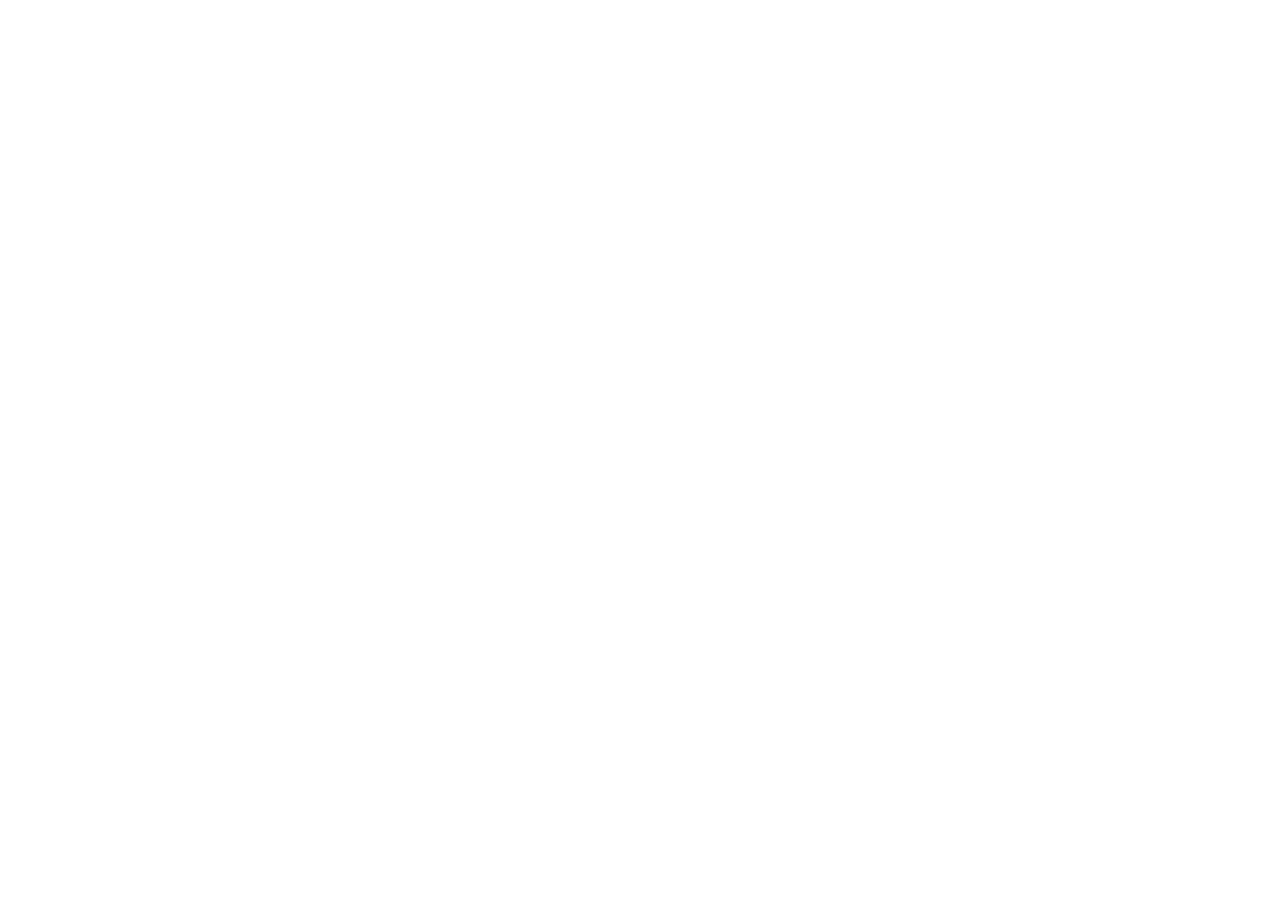
==== index.html @ f84bc310 "Add html boilerplate" ====
<!DOCTYPE html>
<html lang="en">
<head>
    <meta charset="UTF-8">
    <meta name="viewport" content="width=device-width, initial-scale=1.0">
    <title>Landing Page</title>
</head>
<body>
    
</body>
</html>
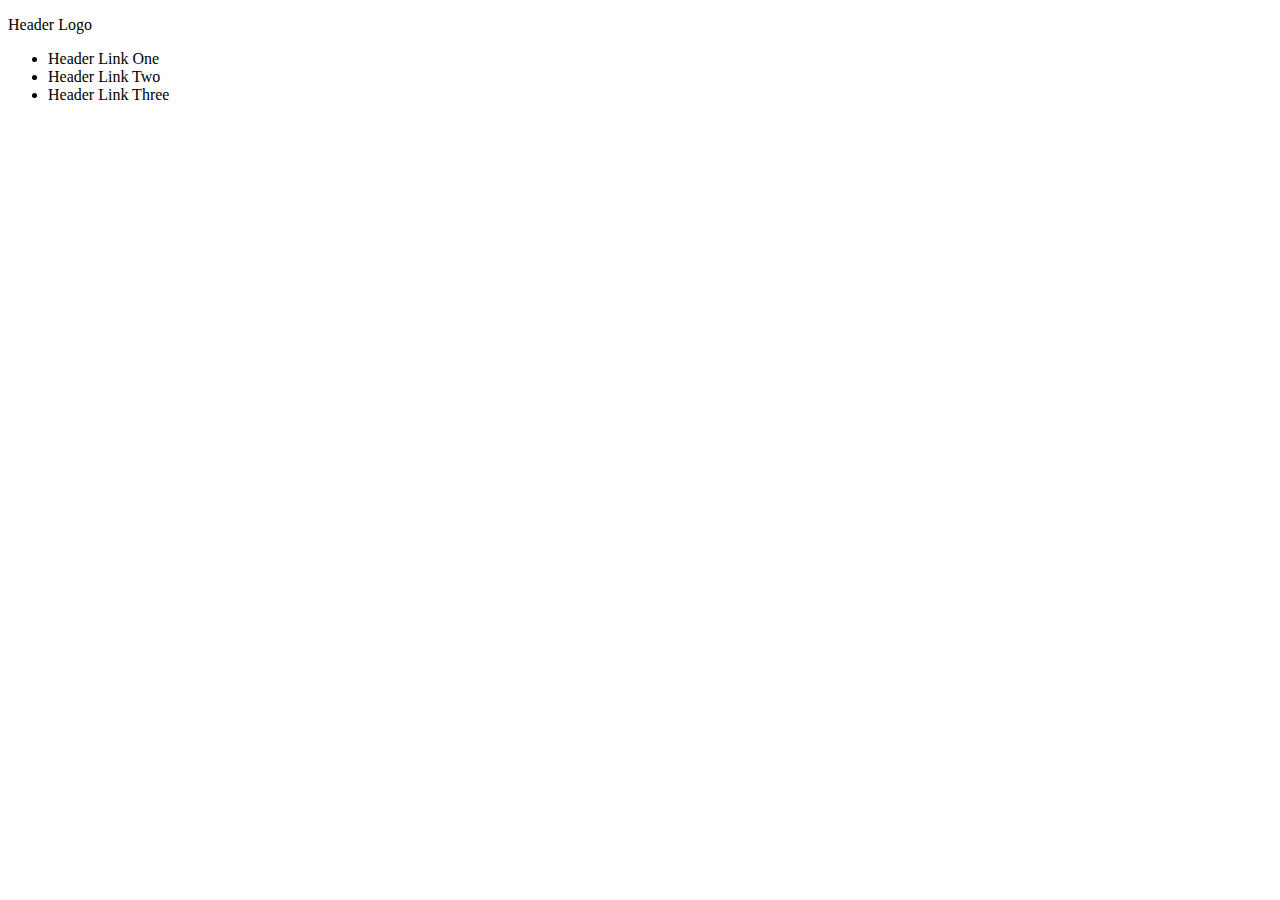
==== commit 18f215fb: "Add header placeholder text" ====
--- a/index.html
+++ b/index.html
@@ -6,6 +6,36 @@
     <title>Landing Page</title>
 </head>
 <body>
-    
+    <div class="header">
+        <p>
+            Header Logo
+        </p>
+        <ul>
+            <li><a>Header Link One</a></li>
+            <li><a>Header Link Two</a></li>
+            <li><a>Header Link Three</a></li>
+        </ul>
+
+    </div>
+
+    <div class="body1">
+
+    </div>
+
+    <div class="body2">
+
+    </div>
+
+    <div class="body3">
+
+    </div>
+
+    <div class="body4">
+
+    </div>
+
+    <div class="footer">
+
+    </div>
 </body>
 </html>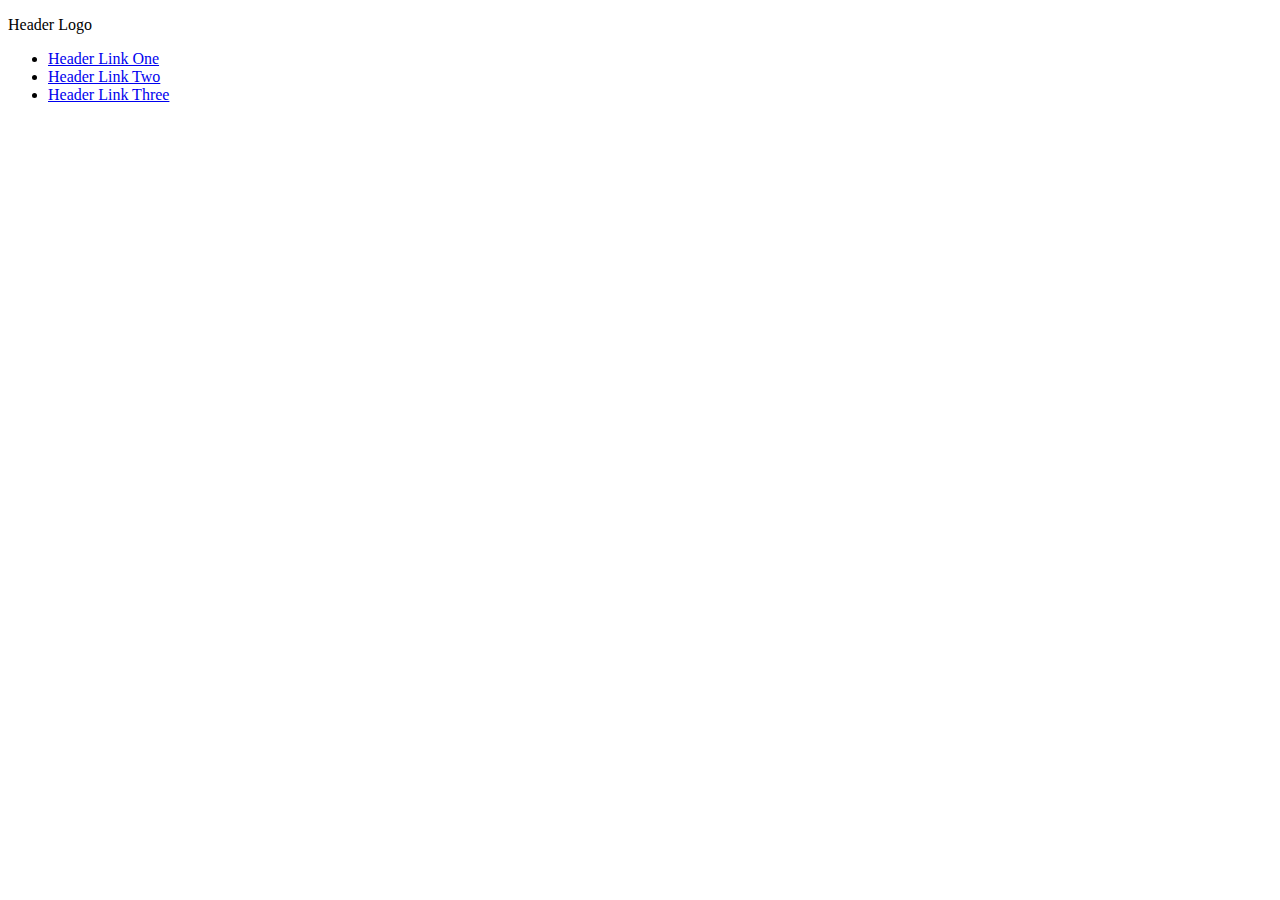
==== commit e7d9786b: "Add link to oops.html" ====
--- a/index.html
+++ b/index.html
@@ -11,9 +11,9 @@
             Header Logo
         </p>
         <ul>
-            <li><a>Header Link One</a></li>
-            <li><a>Header Link Two</a></li>
-            <li><a>Header Link Three</a></li>
+            <li><a href="oops.html">Header Link One</a></li>
+            <li><a href="oops.html">Header Link Two</a></li>
+            <li><a href="oops.html">Header Link Three</a></li>
         </ul>
 
     </div>
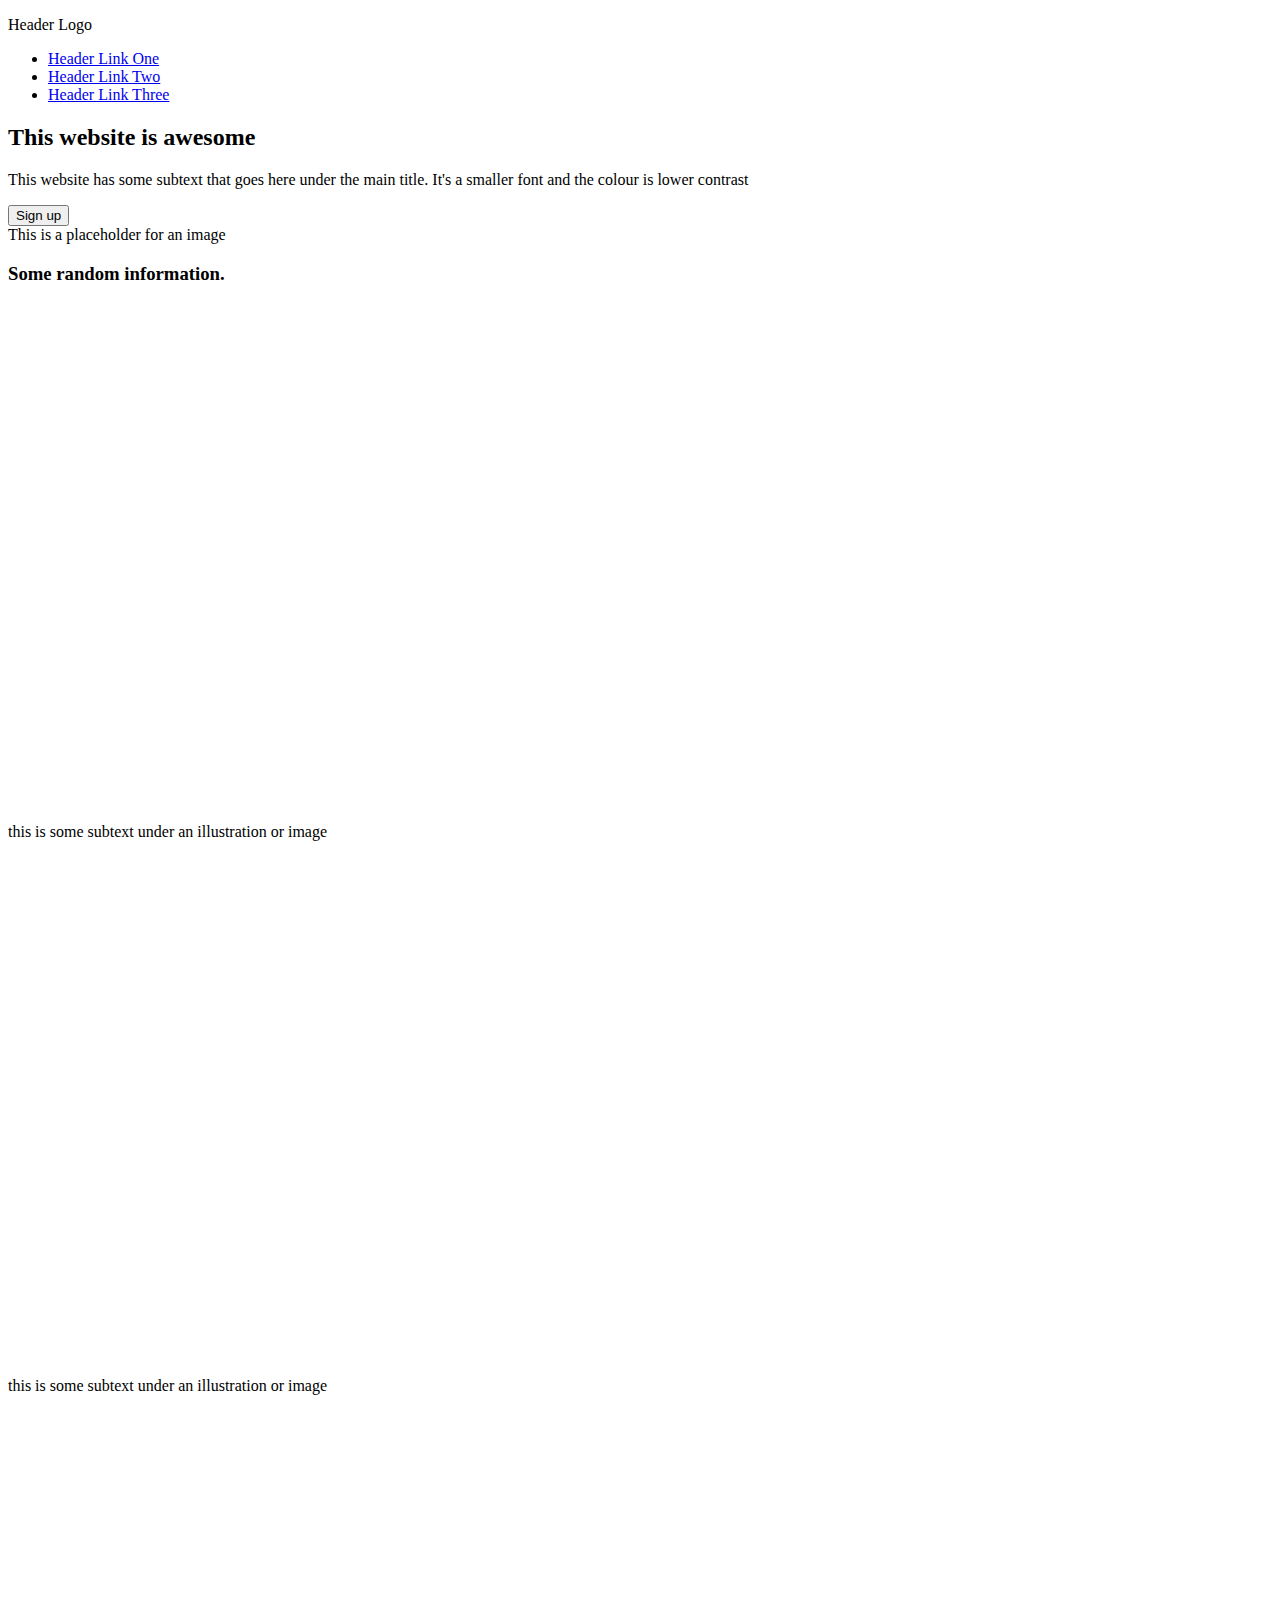
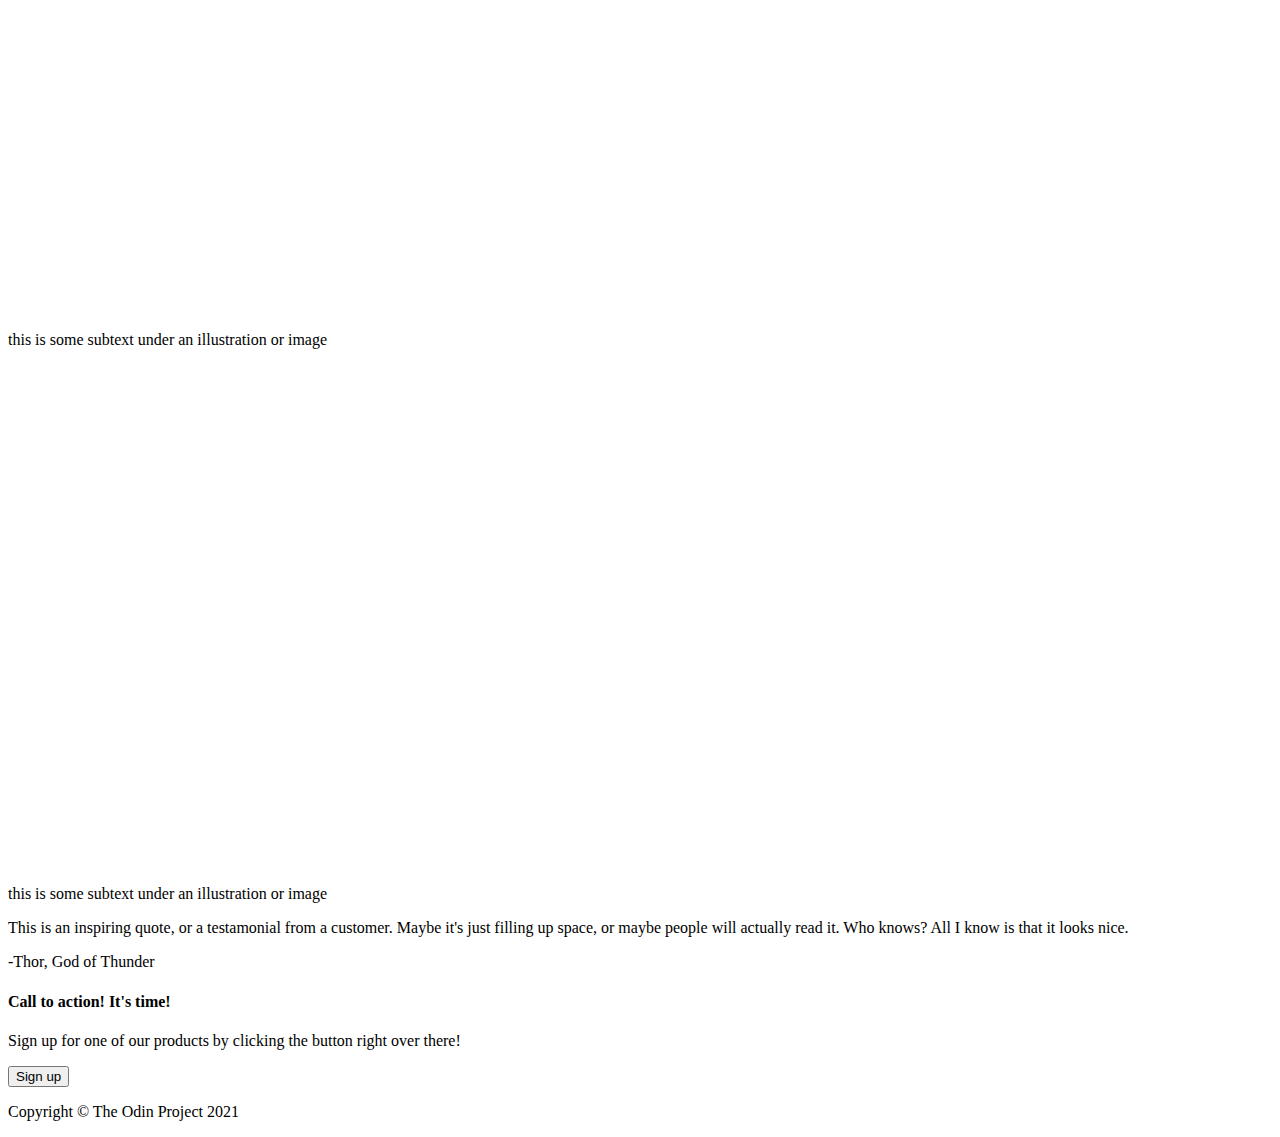
==== commit 48e147bb: "Add main body to index.html" ====
--- a/index.html
+++ b/index.html
@@ -4,6 +4,7 @@
     <meta charset="UTF-8">
     <meta name="viewport" content="width=device-width, initial-scale=1.0">
     <title>Landing Page</title>
+    <link rel="stylesheet" href="style.css">
 </head>
 <body>
     <div class="header">
@@ -19,22 +20,79 @@
     </div>
 
     <div class="body1">
+        <h2> This website is awesome </h2>
+        <p> This website has some subtext that goes here 
+            under the main title. It's a smaller font and
+            the colour is lower contrast
+        </p>
+        <button class="sign-up-button"> Sign up</button>
+        <div class="large-image"> This is a placeholder for an image </div>
 
     </div>
 
     <div class="body2">
+        <h3>Some random information.</h3>
+        <div class="small-image">
+            <img
+                src="images/Placeholder.png"
+                alt="placeholder image"
+                class="placeholder-small"
+            >
+            <p> this is some subtext under an illustration or image </p>
+        </div>
+
+        <div class="small-image">
+            <img
+                src="images/Placeholder.png"
+                alt="placeholder image"
+                class="placeholder-small"    
+            >
+            <p> this is some subtext under an illustration or image </p>
+        </div>
+
+        <div class="small-image">
+            <img
+                src="images/Placeholder.png"
+                alt="placeholder image"
+                class="placeholder-small"
+            >
+            <p> this is some subtext under an illustration or image </p>
+        </div>
+
+        <div class="small-image">
+            <img
+                src="images/Placeholder.png"
+                alt="placeholder image"
+                class="placeholder-small"
+            >
+            <p> this is some subtext under an illustration or image </p>
+        </div>
 
     </div>
 
     <div class="body3">
+        <p>
+            This is an inspiring quote, or a testamonial from a customer.
+            Maybe it's just filling up space, or maybe people will 
+            actually read it. Who knows? All I know is that it looks nice.
+        </p>
+        <p> -Thor, God of Thunder </p>
 
     </div>
 
     <div class="body4">
+        <div>
+            <h4> Call to action! It's time!</h4>
+            <p> Sign up for one of our products by clicking the button 
+                right over there!
+            </p>
+            <button class="sign-up-button-inverted" > Sign up </button>
+        </div>
 
     </div>
 
     <div class="footer">
+        <p> Copyright &copy; The Odin Project 2021</p>
 
     </div>
 </body>
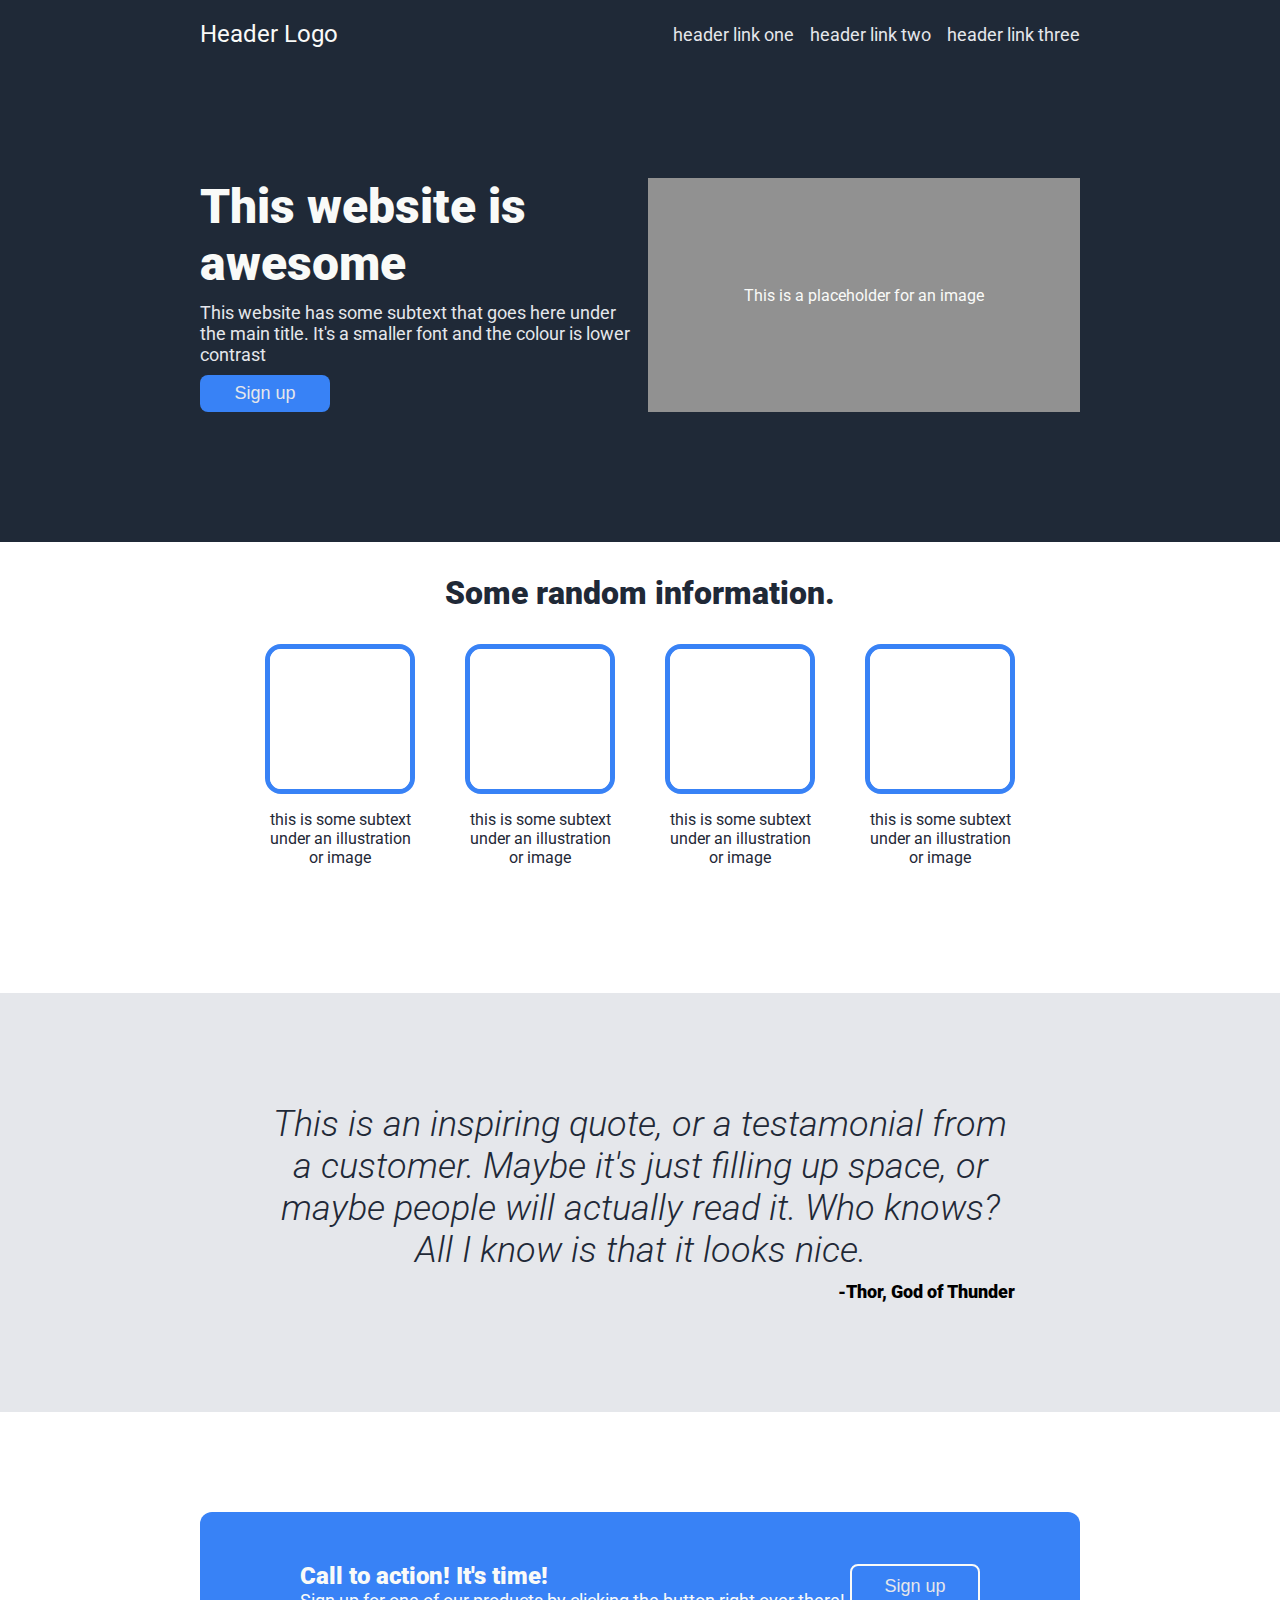
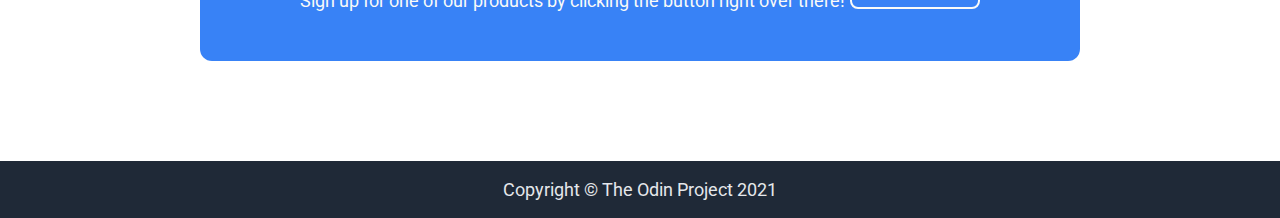
==== commit 4755d8f7: "Add classes for styling" ====
--- a/index.html
+++ b/index.html
@@ -8,30 +8,35 @@
 </head>
 <body>
     <div class="header">
-        <p>
+        <div class="header-content">
+        <p class="logo">
             Header Logo
         </p>
         <ul>
-            <li><a href="oops.html">Header Link One</a></li>
-            <li><a href="oops.html">Header Link Two</a></li>
-            <li><a href="oops.html">Header Link Three</a></li>
+            <li><a href="oops.html">header link one</a></li>
+            <li><a href="oops.html">header link two</a></li>
+            <li><a href="oops.html">header link three</a></li>
         </ul>
+        </div>
 
     </div>
 
     <div class="body1">
+        <div class="content1">
         <h2> This website is awesome </h2>
         <p> This website has some subtext that goes here 
             under the main title. It's a smaller font and
             the colour is lower contrast
         </p>
-        <button class="sign-up-button"> Sign up</button>
+        <button class="sign-up-button"><a href="oops.html"> Sign up </a></button>
+        </div>
         <div class="large-image"> This is a placeholder for an image </div>
 
     </div>
 
     <div class="body2">
         <h3>Some random information.</h3>
+        <div class="image-containers">
         <div class="small-image">
             <img
                 src="images/Placeholder.png"
@@ -67,26 +72,32 @@
             >
             <p> this is some subtext under an illustration or image </p>
         </div>
+        </div>
 
     </div>
 
     <div class="body3">
-        <p>
+        <div class="quote-content">
+        <p class="quote">
             This is an inspiring quote, or a testamonial from a customer.
             Maybe it's just filling up space, or maybe people will 
             actually read it. Who knows? All I know is that it looks nice.
         </p>
-        <p> -Thor, God of Thunder </p>
-
+        <p class="client-name"> -Thor, God of Thunder </p>
+        </div>
     </div>
 
     <div class="body4">
-        <div>
+        <div class="container-bottom">
+            <div class="left">
             <h4> Call to action! It's time!</h4>
             <p> Sign up for one of our products by clicking the button 
                 right over there!
             </p>
-            <button class="sign-up-button-inverted" > Sign up </button>
+            </div>
+            <div class="right">
+            <button class="sign-up-button-inverted"><a href="oops.html"> Sign up </a></button>
+            </div>
         </div>
 
     </div>
--- a/style.css
+++ b/style.css
@@ -0,0 +1,268 @@
+@import url('https://fonts.googleapis.com/css2?family=Roboto:ital,wght@0,400;0,900;1,300&display=swap');
+
+* {
+    box-sizing: border-box;
+}
+
+body {
+    display: flex;
+    flex-direction: column;
+    font-family: 'Roboto', sans-serif; 
+    margin: 0;
+}
+
+a {
+    text-decoration: none;
+    color: #e5e7eb;
+    font-size: 18px;
+}
+
+ul {
+    list-style: none;
+    margin: 0;
+    margin-right: 180px;
+    padding: 0;
+    display: flex;
+    gap: 16px;
+}
+
+.header {
+    background-color: #1f2937;
+    padding: 20px;
+    
+}
+
+.header-content {
+    display: flex;
+    justify-content: space-between;
+    align-items: center;
+    margin-left: 180px;
+}
+
+.logo {
+    margin: 0;
+    font-size: 24px;
+    color: #f9faf8;
+    display: flex;
+}
+
+.body1 {
+    background-color: #1f2937;
+    display: flex;
+    padding-bottom: 130px;
+    padding-top: 110px;
+    gap: 16px;
+}
+
+.body1 h2 {
+    font-size: 48px;
+    font-weight: 900;
+    color: #f9faf8;
+    display: flex;
+    margin: 0;
+    margin-bottom: 10px;
+    
+}
+
+.body1 p {
+    display: flex;
+    margin: 0;
+    font-size: 18px;
+    color: #e5e7eb;
+    margin-bottom: 10px;
+}
+
+.content1 {
+    display: flex;
+    flex-direction: column;
+    flex-wrap: wrap;
+    margin-left: 200px;
+    flex: 1 0 0;
+}
+
+button {
+    flex-grow: 0;
+    display: flex;
+    justify-content: center;
+    align-items: center;
+    background-color: #3882f6;
+    border-radius: 8px;
+    font-size: 18px;
+    color: #f9faf8;
+    padding: 8px 20px;
+    width: 130px;
+}
+
+.sign-up-button {
+    border: none;
+}
+
+.large-image {
+    display: flex;
+    flex: 1 0 0;
+    background-color: #919191;
+    margin-right: 200px;
+    align-items: center;
+    justify-content: center;
+    color: #f9faf8;
+}
+
+.body2 {
+    padding-bottom: 110px;
+}
+
+h3 {
+    display: flex;
+    font-size: 32px;
+    font-weight: 900; 
+    color: #1f2937;
+    justify-content: center;
+}
+
+img {
+    width: 150px;
+    border-radius: 16px;
+    border: 5px solid #3882f6;
+}
+
+.image-containers {
+    display: flex;
+    justify-content: center;
+    gap: 50px;
+    margin: 0 200px;
+
+}
+
+.small-image {
+    display: flex;
+    flex-direction: column;
+    align-items: center;
+}
+
+.small-image p {
+    text-align: center;
+    max-width: 150px;
+    color: #1f2937;
+}
+
+.body3 {
+    display: flex;
+    justify-content: center;
+    align-items: center;
+    background-color: #e5e7eb;
+    padding: 110px;
+}
+
+.quote-content {
+    display: flex;
+    flex-direction: column;
+    max-width: 750px;
+}
+
+.quote {
+    text-align: center;
+    align-items: center;
+    font-size: 36px;
+    font-weight: 300;
+    font-style: italic;
+    color: #1f2937;
+    margin: 0;
+}
+
+.client-name {
+    align-self: flex-end;
+    margin-right: 50px;
+    font-size: 18px;
+    font-weight: 900;
+    margin: 0;
+    margin-top: 10px;
+}
+
+.body4 {
+    padding: 100px;
+}
+
+.container-bottom {
+    display: flex;
+    margin: 0 100px;
+    background-color: #3882f6;
+    justify-content: space-between;
+    border-radius: 12px;
+    padding: 50px 100px;
+}
+
+.left {
+    display: flex;
+    flex-direction: column;
+    justify-content: center;
+}
+
+.right {
+    display: flex;
+    align-items: center;
+}
+
+.sign-up-button-inverted {
+    border: 2px solid #f9faf8;
+    height: 45px;
+}
+
+.container-bottom h4,
+.container-bottom p {
+    margin: 0;
+    padding: 0;
+    color: #f9faf8;
+}
+
+.container-bottom h4 {
+    font-size: 24px;
+    font-weight: 900;
+}
+
+.container-bottom p {
+    font-size: 18px;
+}
+
+.footer {
+    display: flex;
+    background-color: #1f2937;
+    justify-content: center;
+    align-items: center;
+    font-size: 18px;
+    color: #e5e7eb;
+}
+
+.container {
+    display: flex;
+    flex-direction: column;
+    justify-content: space-around;
+    align-items: center;
+    border: 5px solid #3882f6;
+    height: 300px;
+    width: 600px;
+    border-radius: 20px;
+    background-color: #3882f6;
+    color: #f9faf8;
+    margin-top: 100px;
+}
+
+.oops {
+    display: flex;
+    justify-content: center;
+    align-items: center;
+}
+
+.oops h1 {
+    font-size: 36px;
+    color: #f9faf8;
+    margin-bottom: 0;
+    margin-top: 24px;
+}
+
+.oops p {
+    font-size: 18px;
+}
+
+.oops button {
+    margin-bottom: 24px;
+}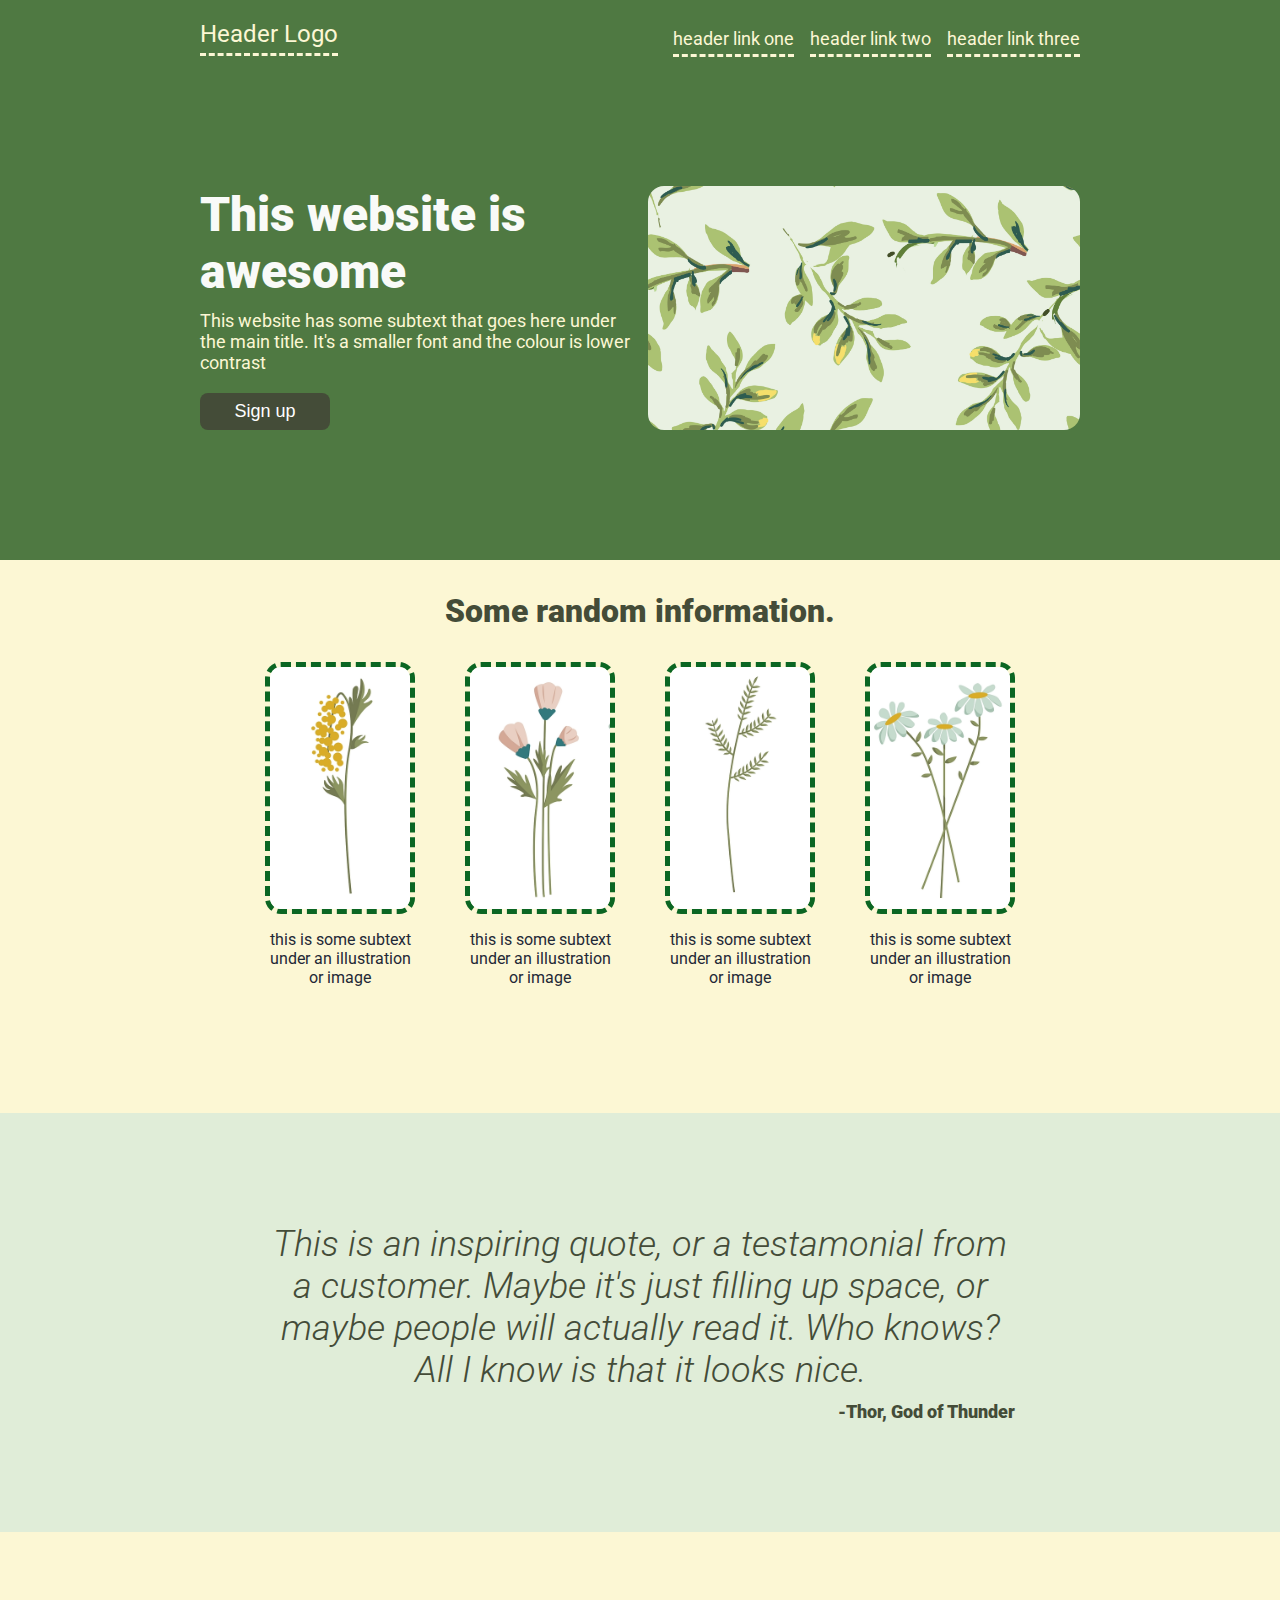
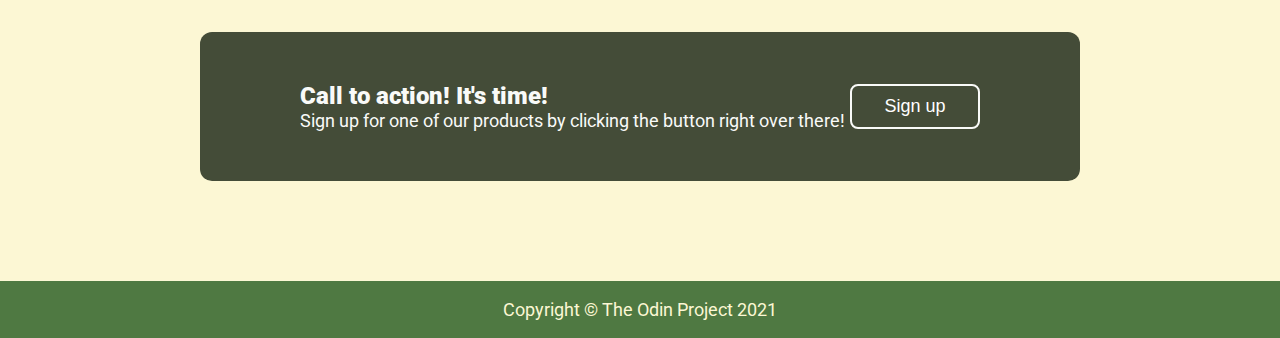
==== commit 7b3a95ef: "Changed styling of page" ====
--- a/index.html
+++ b/index.html
@@ -13,9 +13,9 @@
             Header Logo
         </p>
         <ul>
-            <li><a href="oops.html">header link one</a></li>
-            <li><a href="oops.html">header link two</a></li>
-            <li><a href="oops.html">header link three</a></li>
+            <li><a href="oops.html" class="link-text">header link one</a></li>
+            <li><a href="oops.html" class="link-text">header link two</a></li>
+            <li><a href="oops.html" class="link-text">header link three</a></li>
         </ul>
         </div>
 
@@ -28,9 +28,11 @@
             under the main title. It's a smaller font and
             the colour is lower contrast
         </p>
-        <button class="sign-up-button"><a href="oops.html"> Sign up </a></button>
+        <button class="sign-up-button"><a href="oops.html" class="sign-up-button"> Sign up </a></button>
         </div>
-        <div class="large-image"> This is a placeholder for an image </div>
+        <div class="large-image"> 
+            
+         </div>
 
     </div>
 
@@ -39,8 +41,8 @@
         <div class="image-containers">
         <div class="small-image">
             <img
-                src="images/Placeholder.png"
-                alt="placeholder image"
+                src="images/flower-1.png"
+                alt="an illustration of some yellow flowers"
                 class="placeholder-small"
             >
             <p> this is some subtext under an illustration or image </p>
@@ -48,8 +50,8 @@
 
         <div class="small-image">
             <img
-                src="images/Placeholder.png"
-                alt="placeholder image"
+                src="images/flower-2.png"
+                alt="an illustration of some pink flowers"
                 class="placeholder-small"    
             >
             <p> this is some subtext under an illustration or image </p>
@@ -57,8 +59,8 @@
 
         <div class="small-image">
             <img
-                src="images/Placeholder.png"
-                alt="placeholder image"
+                src="images/flower-3.png"
+                alt="an illustration of some leaves"
                 class="placeholder-small"
             >
             <p> this is some subtext under an illustration or image </p>
@@ -66,8 +68,8 @@
 
         <div class="small-image">
             <img
-                src="images/Placeholder.png"
-                alt="placeholder image"
+                src="images/flower-4.png"
+                alt="an illustration of some white flowers"
                 class="placeholder-small"
             >
             <p> this is some subtext under an illustration or image </p>
@@ -96,7 +98,7 @@
             </p>
             </div>
             <div class="right">
-            <button class="sign-up-button-inverted"><a href="oops.html"> Sign up </a></button>
+            <button class="sign-up-button-inverted"><a href="oops.html" class="sign-up-button"> Sign up </a></button>
             </div>
         </div>
 
--- a/style.css
+++ b/style.css
@@ -13,7 +13,6 @@
 
 a {
     text-decoration: none;
-    color: #e5e7eb;
     font-size: 18px;
 }
 
@@ -27,11 +26,20 @@
 }
 
 .header {
-    background-color: #1f2937;
+    background-color: #4f7942;
     padding: 20px;
+    align-items: center;
     
 }
 
+.link-text {
+    color: #fcf7d4;
+    border-bottom: 3px dashed #fcf7d4;
+    padding-bottom: 5px;
+    text-wrap: nowrap;
+    text-overflow: clip;
+}
+
 .header-content {
     display: flex;
     justify-content: space-between;
@@ -42,16 +50,21 @@
 .logo {
     margin: 0;
     font-size: 24px;
-    color: #f9faf8;
-    display: flex;
+    color: #fcf7d4;
+    display: flex;
+    border-bottom: 3px dashed #fcf7d4;
+    padding-bottom: 5px;
+    text-wrap: nowrap;
+    margin-right: 16px;
 }
 
 .body1 {
-    background-color: #1f2937;
+    background-color: #4f7942;
     display: flex;
     padding-bottom: 130px;
     padding-top: 110px;
     gap: 16px;
+    flex-wrap: wrap;
 }
 
 .body1 h2 {
@@ -68,8 +81,8 @@
     display: flex;
     margin: 0;
     font-size: 18px;
-    color: #e5e7eb;
-    margin-bottom: 10px;
+    color: #fcf7d4;
+    margin-bottom: 20px;
 }
 
 .content1 {
@@ -77,7 +90,7 @@
     flex-direction: column;
     flex-wrap: wrap;
     margin-left: 200px;
-    flex: 1 0 0;
+    flex: 1 1 0;
 }
 
 button {
@@ -85,44 +98,56 @@
     display: flex;
     justify-content: center;
     align-items: center;
-    background-color: #3882f6;
+    background-color: #444c38;
     border-radius: 8px;
     font-size: 18px;
-    color: #f9faf8;
     padding: 8px 20px;
     width: 130px;
 }
 
 .sign-up-button {
     border: none;
+    color: white;
 }
 
 .large-image {
     display: flex;
-    flex: 1 0 0;
-    background-color: #919191;
+    flex: 1 1 0;
     margin-right: 200px;
     align-items: center;
     justify-content: center;
-    color: #f9faf8;
-}
+    border-radius: 16px;
+    background-image: url(images/leaf.jpg);
+    background-size: cover;
+    background-repeat: no-repeat;
+}
+
+/* .large-image img {
+    width: 100%;
+    height: 100%;
+    border-radius: 16px;
+    display: flex;
+    object-fit: cover;
+    overflow: auto;
+} */
 
 .body2 {
     padding-bottom: 110px;
+    background-color: #fcf7d4;
 }
 
 h3 {
     display: flex;
     font-size: 32px;
     font-weight: 900; 
-    color: #1f2937;
-    justify-content: center;
-}
-
-img {
+    color: #444c38;
+    justify-content: center;
+}
+
+.small-image img {
     width: 150px;
     border-radius: 16px;
-    border: 5px solid #3882f6;
+    border: 5px dashed #0B6623;
 }
 
 .image-containers {
@@ -149,7 +174,7 @@
     display: flex;
     justify-content: center;
     align-items: center;
-    background-color: #e5e7eb;
+    background-color: #e0edd8;
     padding: 110px;
 }
 
@@ -165,7 +190,7 @@
     font-size: 36px;
     font-weight: 300;
     font-style: italic;
-    color: #1f2937;
+    color: #444c38;
     margin: 0;
 }
 
@@ -176,16 +201,18 @@
     font-weight: 900;
     margin: 0;
     margin-top: 10px;
+    color: #444c38;
 }
 
 .body4 {
     padding: 100px;
+    background-color: #fcf7d4;
 }
 
 .container-bottom {
     display: flex;
     margin: 0 100px;
-    background-color: #3882f6;
+    background-color: #444c38;
     justify-content: space-between;
     border-radius: 12px;
     padding: 50px 100px;
@@ -225,11 +252,11 @@
 
 .footer {
     display: flex;
-    background-color: #1f2937;
-    justify-content: center;
-    align-items: center;
-    font-size: 18px;
-    color: #e5e7eb;
+    background-color: #4f7942;
+    justify-content: center;
+    align-items: center;
+    font-size: 18px;
+    color: #fcf7d4;
 }
 
 .container {
@@ -237,17 +264,18 @@
     flex-direction: column;
     justify-content: space-around;
     align-items: center;
-    border: 5px solid #3882f6;
+    border: 5px solid #4f7942;
     height: 300px;
     width: 600px;
     border-radius: 20px;
-    background-color: #3882f6;
+    background-color: #4f7942;
     color: #f9faf8;
     margin-top: 100px;
 }
 
 .oops {
     display: flex;
+    flex-direction: column;
     justify-content: center;
     align-items: center;
 }
@@ -261,8 +289,10 @@
 
 .oops p {
     font-size: 18px;
-}
-
-.oops button {
+    color: #fcf7d4;
+}
+
+.oops-button {
     margin-bottom: 24px;
+    border: none;
 }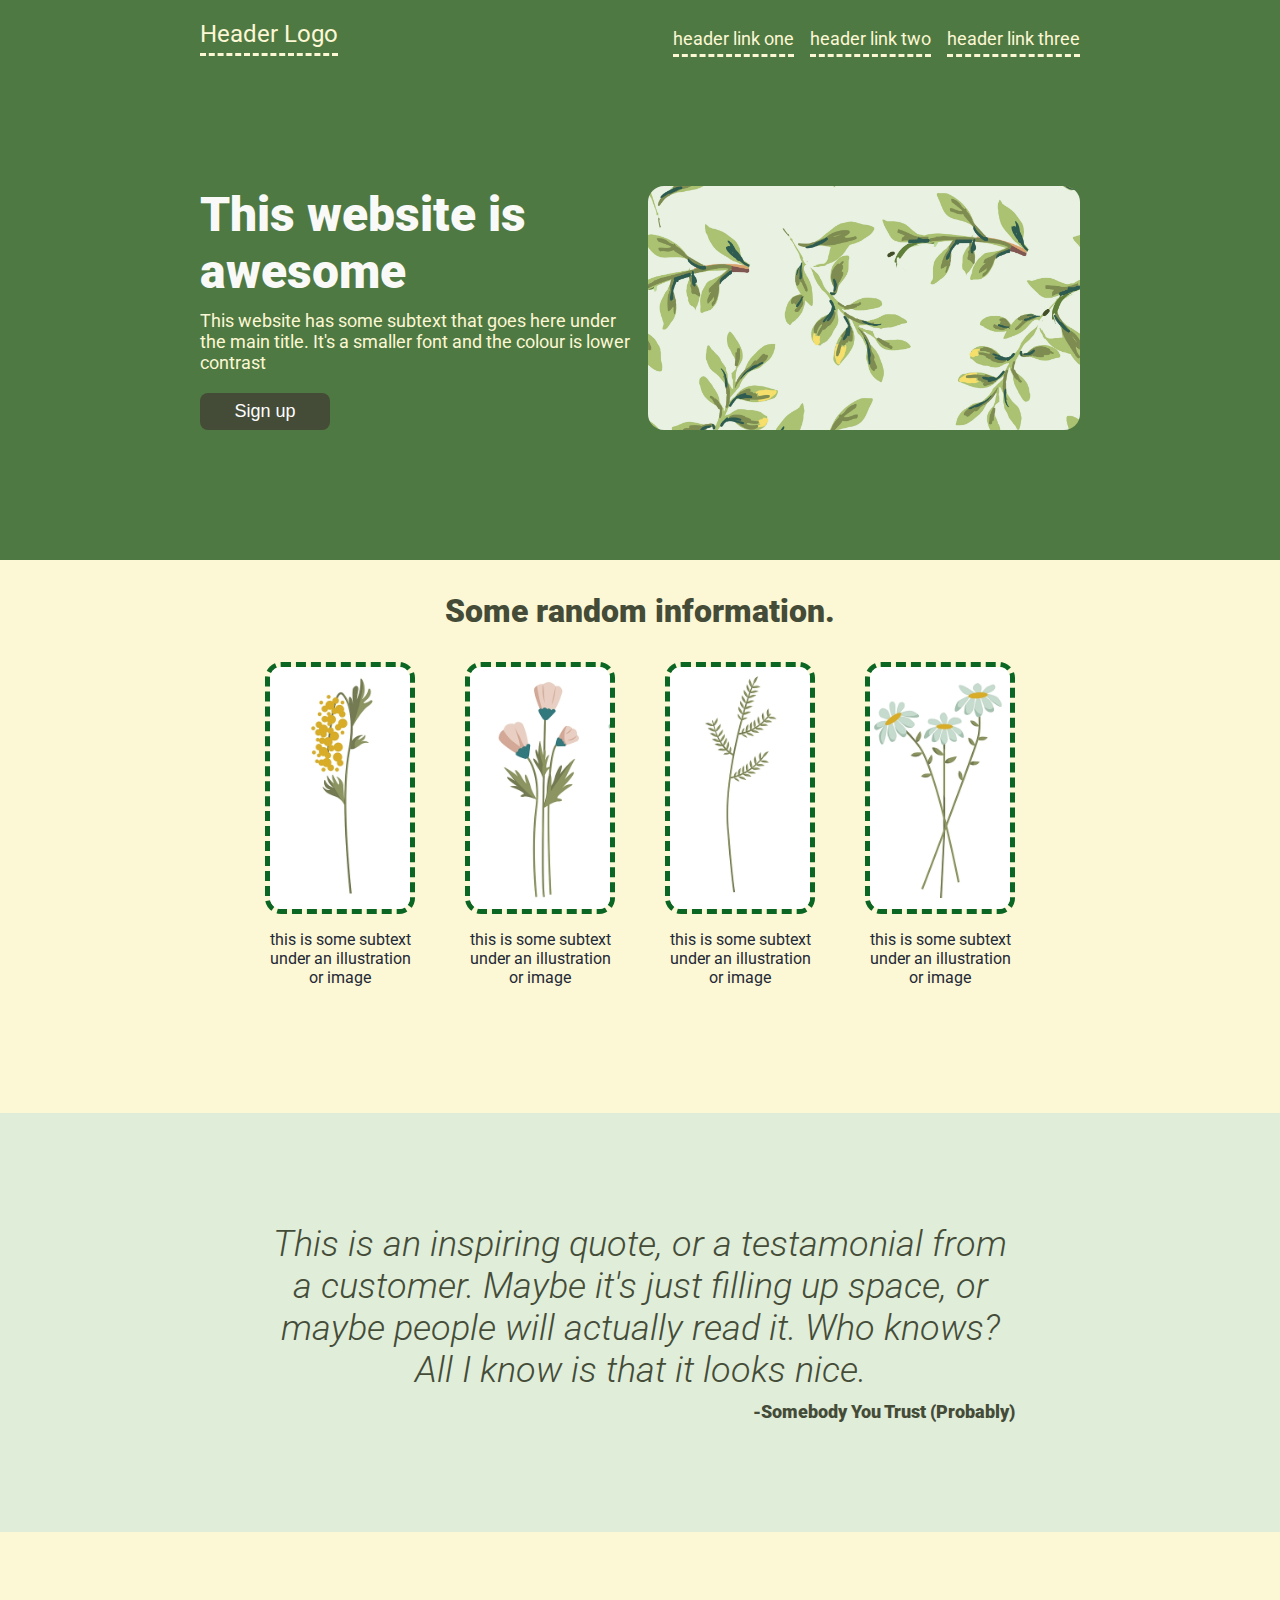
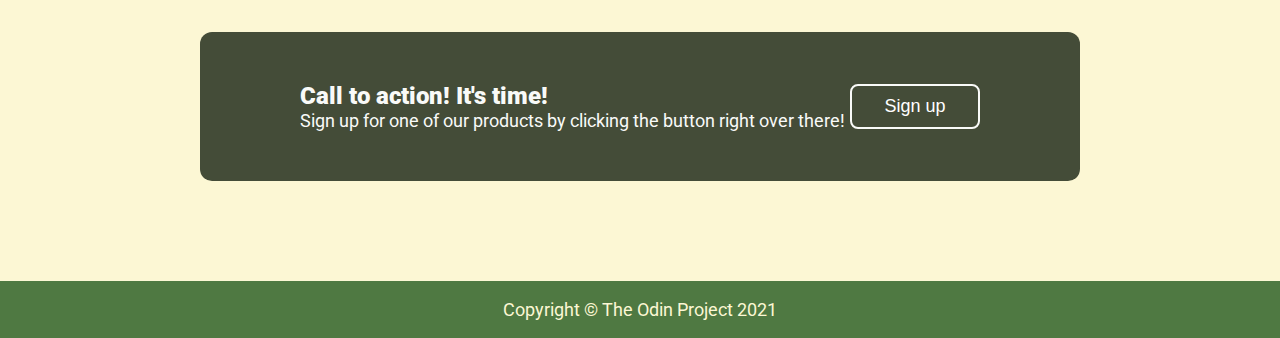
==== commit 78077226: "Edit client name text" ====
--- a/index.html
+++ b/index.html
@@ -85,7 +85,7 @@
             Maybe it's just filling up space, or maybe people will 
             actually read it. Who knows? All I know is that it looks nice.
         </p>
-        <p class="client-name"> -Thor, God of Thunder </p>
+        <p class="client-name"> -Somebody You Trust (Probably) </p>
         </div>
     </div>
 
